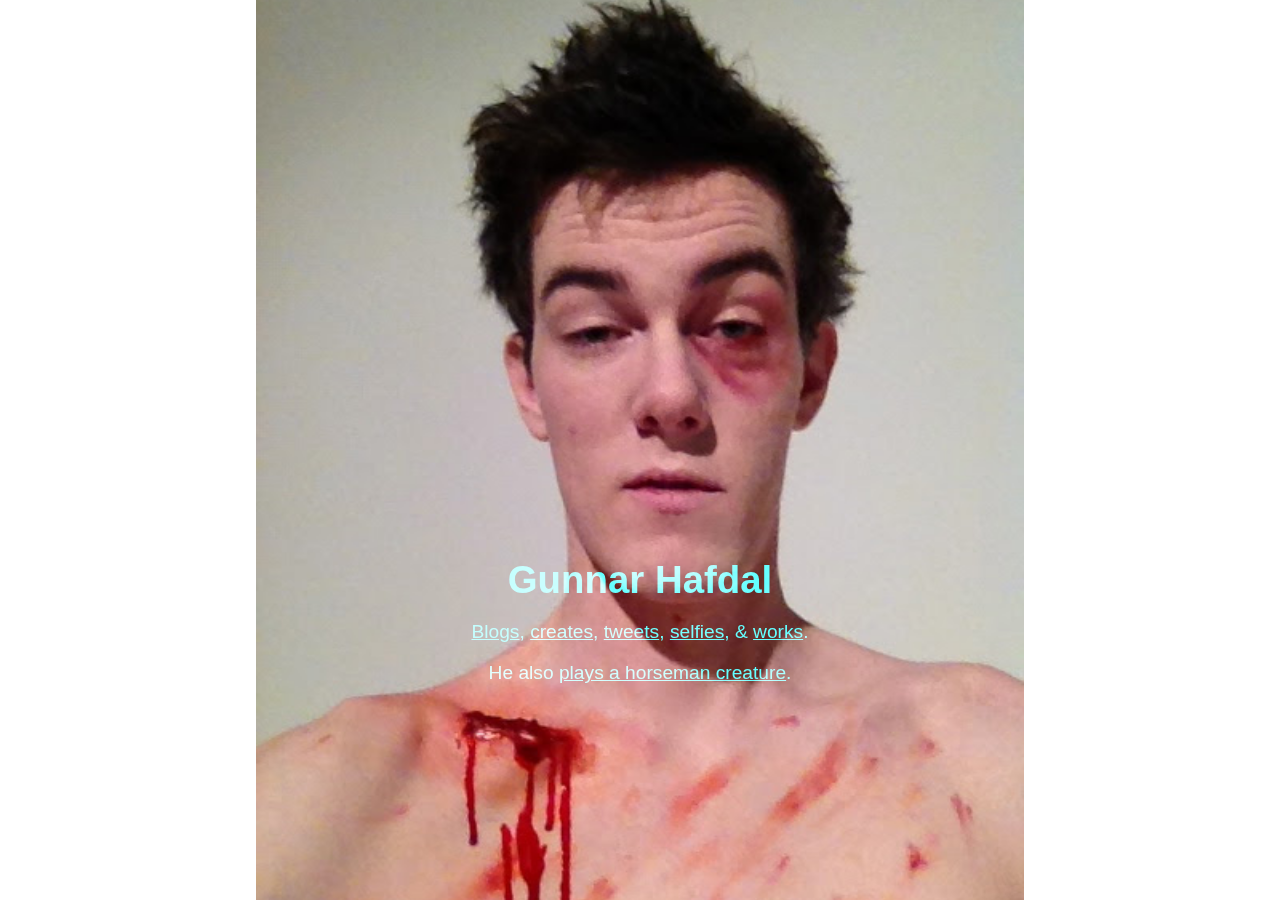
==== index.html @ 753d593a "first commit" ====
<!doctype html>
<html lang="en">
<head>
  <title>Gunnar Hafdal</title>
  <meta charset="utf-8">
  <meta name="viewport" content="width=device-width" />
  <meta name="twitter:card" content="summary_large_image">
  <meta name="twitter:site" content="@GunnarHafdal">
  <meta name="twitter:creator" content="@GunnarHafdal">
  <meta name="twitter:title" property="og:title" content="Gunnar Hafdal">
  <meta name="twitter:description" property="og:description" content="Gunnar Þór Hafdal is a front-end architecht living & working in Aarhus, Denmark">
  <meta name="twitter:image" property="og:image" content="https://gunnarhafdal.com/laminn.jpg" />
  <meta property="og:image:secure_url" content="https://gunnarhafdal.com/laminn.jpg" />
  <meta property="og:image:type" content="image/jpeg" />
  <meta property="og:image:width" content="480" />
  <meta property="og:image:height" content="640" />
  <meta property="og:url" content="https://gunnarhafdal.com" />
  <script type="text/javascript">
      /*! modernizr 3.3.1 (Custom Build) | MIT *
       * http://modernizr.com/download/?-touchevents-setclasses !*/
      !function(e,n,t){function o(e,n){return typeof e===n}function s(){var e,n,t,s,a,i,r;for(var l in c)if(c.hasOwnProperty(l)){if(e=[],n=c[l],n.name&&(e.push(n.name.toLowerCase()),n.options&&n.options.aliases&&n.options.aliases.length))for(t=0;t<n.options.aliases.length;t++)e.push(n.options.aliases[t].toLowerCase());for(s=o(n.fn,"function")?n.fn():n.fn,a=0;a<e.length;a++)i=e[a],r=i.split("."),1===r.length?Modernizr[r[0]]=s:(!Modernizr[r[0]]||Modernizr[r[0]]instanceof Boolean||(Modernizr[r[0]]=new Boolean(Modernizr[r[0]])),Modernizr[r[0]][r[1]]=s),f.push((s?"":"no-")+r.join("-"))}}function a(e){var n=u.className,t=Modernizr._config.classPrefix||"";if(p&&(n=n.baseVal),Modernizr._config.enableJSClass){var o=new RegExp("(^|\\s)"+t+"no-js(\\s|$)");n=n.replace(o,"$1"+t+"js$2")}Modernizr._config.enableClasses&&(n+=" "+t+e.join(" "+t),p?u.className.baseVal=n:u.className=n)}function i(){return"function"!=typeof n.createElement?n.createElement(arguments[0]):p?n.createElementNS.call(n,"http://www.w3.org/2000/svg",arguments[0]):n.createElement.apply(n,arguments)}function r(){var e=n.body;return e||(e=i(p?"svg":"body"),e.fake=!0),e}function l(e,t,o,s){var a,l,f,c,d="modernizr",p=i("div"),h=r();if(parseInt(o,10))for(;o--;)f=i("div"),f.id=s?s[o]:d+(o+1),p.appendChild(f);return a=i("style"),a.type="text/css",a.id="s"+d,(h.fake?h:p).appendChild(a),h.appendChild(p),a.styleSheet?a.styleSheet.cssText=e:a.appendChild(n.createTextNode(e)),p.id=d,h.fake&&(h.style.background="",h.style.overflow="hidden",c=u.style.overflow,u.style.overflow="hidden",u.appendChild(h)),l=t(p,e),h.fake?(h.parentNode.removeChild(h),u.style.overflow=c,u.offsetHeight):p.parentNode.removeChild(p),!!l}var f=[],c=[],d={_version:"3.3.1",_config:{classPrefix:"",enableClasses:!0,enableJSClass:!0,usePrefixes:!0},_q:[],on:function(e,n){var t=this;setTimeout(function(){n(t[e])},0)},addTest:function(e,n,t){c.push({name:e,fn:n,options:t})},addAsyncTest:function(e){c.push({name:null,fn:e})}},Modernizr=function(){};Modernizr.prototype=d,Modernizr=new Modernizr;var u=n.documentElement,p="svg"===u.nodeName.toLowerCase(),h=d._config.usePrefixes?" -webkit- -moz- -o- -ms- ".split(" "):["",""];d._prefixes=h;var m=d.testStyles=l;Modernizr.addTest("touchevents",function(){var t;if("ontouchstart"in e||e.DocumentTouch&&n instanceof DocumentTouch)t=!0;else{var o=["@media (",h.join("touch-enabled),("),"heartz",")","{#modernizr{top:9px;position:absolute}}"].join("");m(o,function(e){t=9===e.offsetTop})}return t}),s(),a(f),delete d.addTest,delete d.addAsyncTest;for(var v=0;v<Modernizr._q.length;v++)Modernizr._q[v]();e.Modernizr=Modernizr}(window,document);
    </script>
  <style>
  @-webkit-viewport{width:device-width}
  @-moz-viewport{width:device-width}
  @-ms-viewport{width:device-width}
  @-o-viewport{width:device-width}
  @viewport{width:device-width}
  body{
    text-align: center;
    position: relative;
    margin:0 auto;
    font-size: 1.2em; 
    max-width: 768px;
    width: 100%; 
    font-family: Arial, sans-serif;    
  }

  .background {
    background-image: url('laminn.jpg');
    background-size: cover;
    background-position: center;
    margin: 0 auto;
    max-width: 768px;
    width: 100%;
    height: 100%;
    position: fixed;
    top: 0;
    bottom: 0;
  }

  .main {
    width: 100vw;
    max-width: 768px;
    margin-left: auto;
    margin-right: auto;
    color: #00E5FF;
    padding-top: 62vh;
    mix-blend-mode: color-dodge;
    position: relative;
  }
  
  .name{
    font-size:2em;
    font-weight:bold;
    margin:0;
  }
  a {
    color: #00E5FF;
    -moz-transition: color 200ms ease;
    -ms-transition: color 200ms ease;
    -o-transition: color 200ms ease;
    -webkit-transition: color 200ms ease;
    transition: color 200ms ease;
  }
  .touchevents a, .no-touchevents a:hover, .no-touchevents a:focus {
    color: #E2FF00;
  }

</style>
</head>
<body>
  <div class="background"></div>
  <main class="main">
    <h1 class="name">Gunnar Hafdal</h1>
    <p>
      <a href="http://whitemeadows.net" title="White Meadows" rel="me">Blogs</a>,
      <a href="http://madebyhafdal.com" title="Made by Hafdal" rel="me">creates</a>,
      <a href="https://twitter.com/GunnarHafdal" title="@GunnarHafdal" rel="me">tweets</a>,
      <a href="http://oggunner.photo" title="Gunnar takes a selfie" rel="me">selfies</a>, 
      &amp; <a href="https://www.valtech.com/" title="Valtech Aarhus">works</a>.
    </p>
    <p>He also <a href="http://www.knaldemand.dk/" title="Knaldemand">plays a horseman creature</a>.</p>
  </main>
</body>
</html>
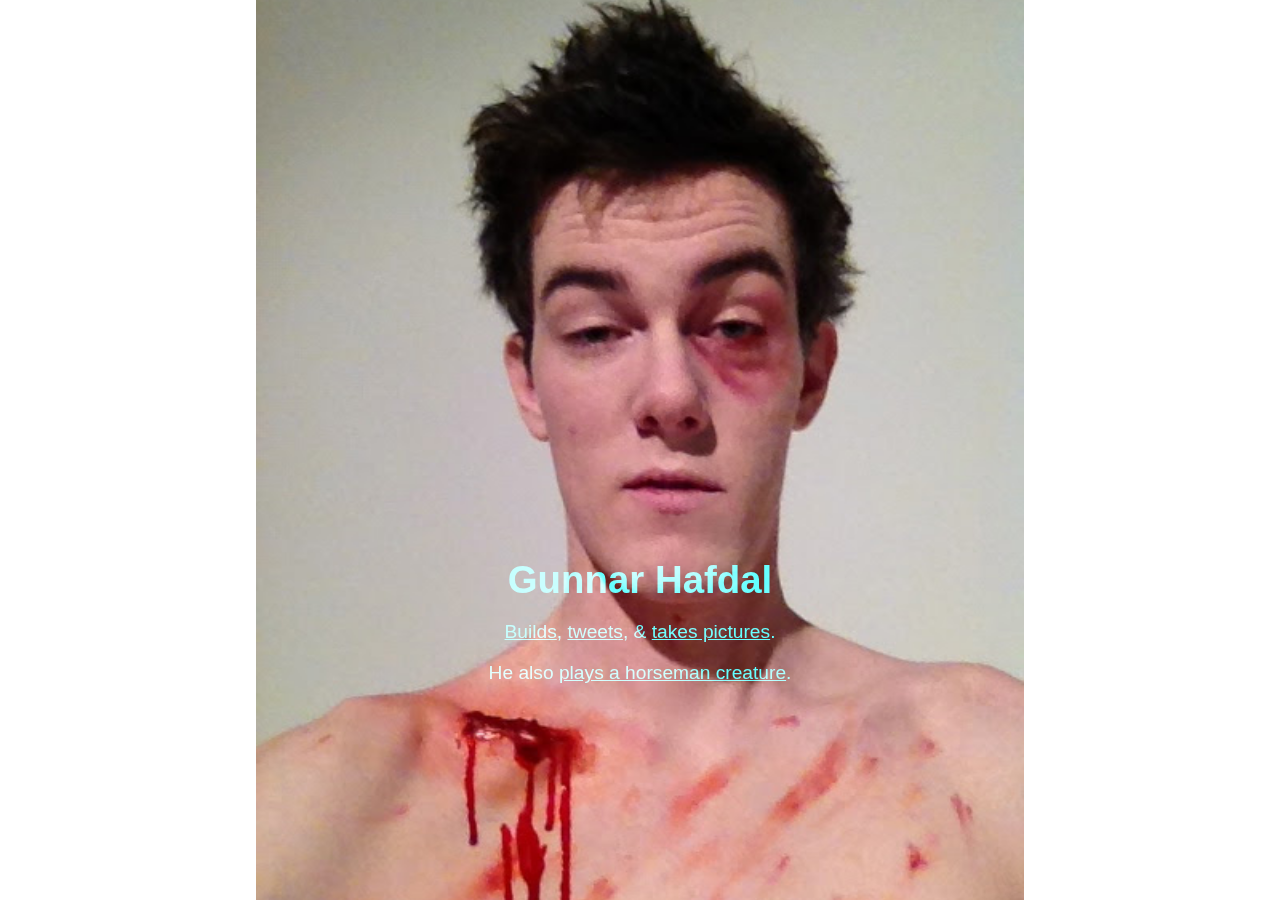
==== commit 96730bed: "Changes to links" ====
--- a/index.html
+++ b/index.html
@@ -8,7 +8,7 @@
   <meta name="twitter:site" content="@GunnarHafdal">
   <meta name="twitter:creator" content="@GunnarHafdal">
   <meta name="twitter:title" property="og:title" content="Gunnar Hafdal">
-  <meta name="twitter:description" property="og:description" content="Gunnar Þór Hafdal is a front-end architecht living & working in Aarhus, Denmark">
+  <meta name="twitter:description" property="og:description" content="Gunnar Þór Hafdal is a front-end architect, living & working in Aarhus, Denmark">
   <meta name="twitter:image" property="og:image" content="https://gunnarhafdal.com/laminn.jpg" />
   <meta property="og:image:secure_url" content="https://gunnarhafdal.com/laminn.jpg" />
   <meta property="og:image:type" content="image/jpeg" />
@@ -84,11 +84,9 @@
   <main class="main">
     <h1 class="name">Gunnar Hafdal</h1>
     <p>
-      <a href="http://whitemeadows.net" title="White Meadows" rel="me">Blogs</a>,
-      <a href="http://madebyhafdal.com" title="Made by Hafdal" rel="me">creates</a>,
-      <a href="https://twitter.com/GunnarHafdal" title="@GunnarHafdal" rel="me">tweets</a>,
-      <a href="http://oggunner.photo" title="Gunnar takes a selfie" rel="me">selfies</a>, 
-      &amp; <a href="https://www.valtech.com/" title="Valtech Aarhus">works</a>.
+      <a href="https://www.valtech.com/" title="Valtech">Builds</a>, 
+      <a href="https://twitter.com/GunnarHafdal" title="Twitter" rel="me">tweets</a>, 
+      &amp; <a href="https://www.instagram.com/gunnarhafdal/" title="Instagram" rel="me">takes pictures</a>.
     </p>
     <p>He also <a href="http://www.knaldemand.dk/" title="Knaldemand">plays a horseman creature</a>.</p>
   </main>
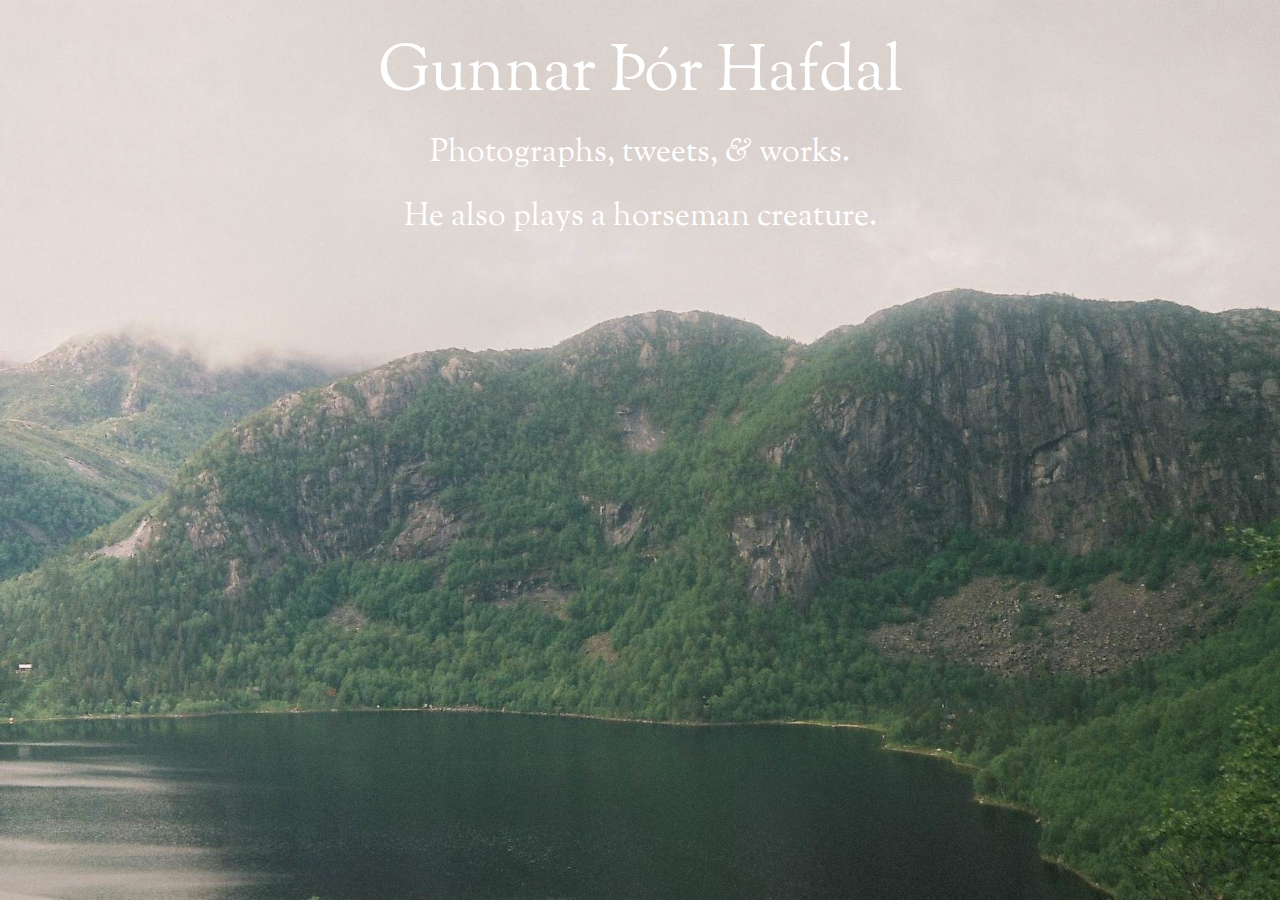
==== commit e5856dde: "Back to an old version wuith norway as background." ====
--- a/index.html
+++ b/index.html
@@ -1,94 +1,18 @@
-<!doctype html>
-<html lang="en">
-<head>
-  <title>Gunnar Hafdal</title>
-  <meta charset="utf-8">
-  <meta name="viewport" content="width=device-width" />
-  <meta name="twitter:card" content="summary_large_image">
-  <meta name="twitter:site" content="@GunnarHafdal">
-  <meta name="twitter:creator" content="@GunnarHafdal">
-  <meta name="twitter:title" property="og:title" content="Gunnar Hafdal">
-  <meta name="twitter:description" property="og:description" content="Gunnar Þór Hafdal is a front-end architect, living & working in Aarhus, Denmark">
-  <meta name="twitter:image" property="og:image" content="https://gunnarhafdal.com/laminn.jpg" />
-  <meta property="og:image:secure_url" content="https://gunnarhafdal.com/laminn.jpg" />
-  <meta property="og:image:type" content="image/jpeg" />
-  <meta property="og:image:width" content="480" />
-  <meta property="og:image:height" content="640" />
-  <meta property="og:url" content="https://gunnarhafdal.com" />
-  <script type="text/javascript">
-      /*! modernizr 3.3.1 (Custom Build) | MIT *
-       * http://modernizr.com/download/?-touchevents-setclasses !*/
-      !function(e,n,t){function o(e,n){return typeof e===n}function s(){var e,n,t,s,a,i,r;for(var l in c)if(c.hasOwnProperty(l)){if(e=[],n=c[l],n.name&&(e.push(n.name.toLowerCase()),n.options&&n.options.aliases&&n.options.aliases.length))for(t=0;t<n.options.aliases.length;t++)e.push(n.options.aliases[t].toLowerCase());for(s=o(n.fn,"function")?n.fn():n.fn,a=0;a<e.length;a++)i=e[a],r=i.split("."),1===r.length?Modernizr[r[0]]=s:(!Modernizr[r[0]]||Modernizr[r[0]]instanceof Boolean||(Modernizr[r[0]]=new Boolean(Modernizr[r[0]])),Modernizr[r[0]][r[1]]=s),f.push((s?"":"no-")+r.join("-"))}}function a(e){var n=u.className,t=Modernizr._config.classPrefix||"";if(p&&(n=n.baseVal),Modernizr._config.enableJSClass){var o=new RegExp("(^|\\s)"+t+"no-js(\\s|$)");n=n.replace(o,"$1"+t+"js$2")}Modernizr._config.enableClasses&&(n+=" "+t+e.join(" "+t),p?u.className.baseVal=n:u.className=n)}function i(){return"function"!=typeof n.createElement?n.createElement(arguments[0]):p?n.createElementNS.call(n,"http://www.w3.org/2000/svg",arguments[0]):n.createElement.apply(n,arguments)}function r(){var e=n.body;return e||(e=i(p?"svg":"body"),e.fake=!0),e}function l(e,t,o,s){var a,l,f,c,d="modernizr",p=i("div"),h=r();if(parseInt(o,10))for(;o--;)f=i("div"),f.id=s?s[o]:d+(o+1),p.appendChild(f);return a=i("style"),a.type="text/css",a.id="s"+d,(h.fake?h:p).appendChild(a),h.appendChild(p),a.styleSheet?a.styleSheet.cssText=e:a.appendChild(n.createTextNode(e)),p.id=d,h.fake&&(h.style.background="",h.style.overflow="hidden",c=u.style.overflow,u.style.overflow="hidden",u.appendChild(h)),l=t(p,e),h.fake?(h.parentNode.removeChild(h),u.style.overflow=c,u.offsetHeight):p.parentNode.removeChild(p),!!l}var f=[],c=[],d={_version:"3.3.1",_config:{classPrefix:"",enableClasses:!0,enableJSClass:!0,usePrefixes:!0},_q:[],on:function(e,n){var t=this;setTimeout(function(){n(t[e])},0)},addTest:function(e,n,t){c.push({name:e,fn:n,options:t})},addAsyncTest:function(e){c.push({name:null,fn:e})}},Modernizr=function(){};Modernizr.prototype=d,Modernizr=new Modernizr;var u=n.documentElement,p="svg"===u.nodeName.toLowerCase(),h=d._config.usePrefixes?" -webkit- -moz- -o- -ms- ".split(" "):["",""];d._prefixes=h;var m=d.testStyles=l;Modernizr.addTest("touchevents",function(){var t;if("ontouchstart"in e||e.DocumentTouch&&n instanceof DocumentTouch)t=!0;else{var o=["@media (",h.join("touch-enabled),("),"heartz",")","{#modernizr{top:9px;position:absolute}}"].join("");m(o,function(e){t=9===e.offsetTop})}return t}),s(),a(f),delete d.addTest,delete d.addAsyncTest;for(var v=0;v<Modernizr._q.length;v++)Modernizr._q[v]();e.Modernizr=Modernizr}(window,document);
-    </script>
-  <style>
-  @-webkit-viewport{width:device-width}
-  @-moz-viewport{width:device-width}
-  @-ms-viewport{width:device-width}
-  @-o-viewport{width:device-width}
-  @viewport{width:device-width}
-  body{
-    text-align: center;
-    position: relative;
-    margin:0 auto;
-    font-size: 1.2em; 
-    max-width: 768px;
-    width: 100%; 
-    font-family: Arial, sans-serif;    
-  }
-
-  .background {
-    background-image: url('laminn.jpg');
-    background-size: cover;
-    background-position: center;
-    margin: 0 auto;
-    max-width: 768px;
-    width: 100%;
-    height: 100%;
-    position: fixed;
-    top: 0;
-    bottom: 0;
-  }
-
-  .main {
-    width: 100vw;
-    max-width: 768px;
-    margin-left: auto;
-    margin-right: auto;
-    color: #00E5FF;
-    padding-top: 62vh;
-    mix-blend-mode: color-dodge;
-    position: relative;
-  }
-  
-  .name{
-    font-size:2em;
-    font-weight:bold;
-    margin:0;
-  }
-  a {
-    color: #00E5FF;
-    -moz-transition: color 200ms ease;
-    -ms-transition: color 200ms ease;
-    -o-transition: color 200ms ease;
-    -webkit-transition: color 200ms ease;
-    transition: color 200ms ease;
-  }
-  .touchevents a, .no-touchevents a:hover, .no-touchevents a:focus {
-    color: #E2FF00;
-  }
-
-</style>
-</head>
-<body>
-  <div class="background"></div>
-  <main class="main">
-    <h1 class="name">Gunnar Hafdal</h1>
-    <p>
-      <a href="https://www.valtech.com/" title="Valtech">Builds</a>, 
-      <a href="https://twitter.com/GunnarHafdal" title="Twitter" rel="me">tweets</a>, 
-      &amp; <a href="https://www.instagram.com/gunnarhafdal/" title="Instagram" rel="me">takes pictures</a>.
-    </p>
-    <p>He also <a href="http://www.knaldemand.dk/" title="Knaldemand">plays a horseman creature</a>.</p>
-  </main>
-</body>
-</html>
+<!doctype html>
+<html lang="en">
+<head>
+  <meta charset="utf-8">
+  <meta name="viewport" content="width=device-width" />
+  <title>Gunnar Þór Hafdal</title>
+  <link rel="stylesheet" href="assets/stylesheets/main.css">
+</head>
+<body role="main">
+  <h1 class="name">Gunnar Þór Hafdal</h1>
+  <p>
+    <a href="http://instagram.com/gunnarhafdal" title="@gunnarhafdal" rel="me">Photographs</a>,
+    <a href="https://twitter.com/GunnarHafdal" title="@GunnarHafdal" rel="me">tweets</a>,
+    <span class="amp">&amp;</span> <a href="https://www.valtech.com/" title="Valtech">works</a>.
+  </p>
+  <p>He also <a href="http://knaldemand.dk" title="Knaldemand">plays a horseman creature</a>.</p>
+</body>
+</html>
--- a/assets/stylesheets/main.css
+++ b/assets/stylesheets/main.css
@@ -0,0 +1,14 @@
+@font-face {font-family: 'sorts_mill_goudyregular';src: url('../fonts/GoudyStM-webfont.eot');src: url('../fonts/GoudyStM-webfont.eot?#iefix') format('embedded-opentype'),url('../fonts/GoudyStM-webfont.woff') format('woff'),url('../fonts/GoudyStM-webfont.ttf') format('truetype'),url('../fonts/GoudyStM-webfont.svg#sorts_mill_goudyregular') format('svg');font-weight: normal;font-style: normal}
+@font-face {font-family: 'sorts_mill_goudyitalic';src: url('../fonts/GoudyStM-Italic-webfont.eot');src: url('../fonts/GoudyStM-Italic-webfont.eot?#iefix') format('embedded-opentype'),url('../fonts/GoudyStM-Italic-webfont.woff') format('woff'),url('../fonts/GoudyStM-Italic-webfont.ttf') format('truetype'),url('../fonts/GoudyStM-Italic-webfont.svg#sorts_mill_goudyitalic') format('svg');font-weight: normal;font-style: normal}
+@-webkit-viewport{width:device-width}
+@-moz-viewport{width:device-width}
+@-ms-viewport{width:device-width}
+@-o-viewport{width:device-width}
+@viewport{width:device-width}
+html,body{height:100%;width:100%}
+body{background:url(../images/norway_40.jpg) center center no-repeat;background-size:cover;color:#fff;font-family:'sorts_mill_goudyregular', serif;font-size:1.1em;margin:0;padding:0;text-align:center}
+a{color:#fff;border-bottom:1px solid transparent;text-decoration:none;-webkit-transition:border-bottom 0.2s ease;-moz-transition:border-bottom 0.2s ease;-o-transition:border-bottom 0.2s ease;transition:border-bottom 0.2s ease}
+a:hover{border-bottom:4px solid #fff}
+.name{font-size:2em;font-weight:normal;margin:0;padding:20px 0 0}
+.amp{font-family:'sorts_mill_goudyitalic'}
+@media screen and (min-width: 600px){body{font-size:2em}.name{padding:40px 0 0}}
